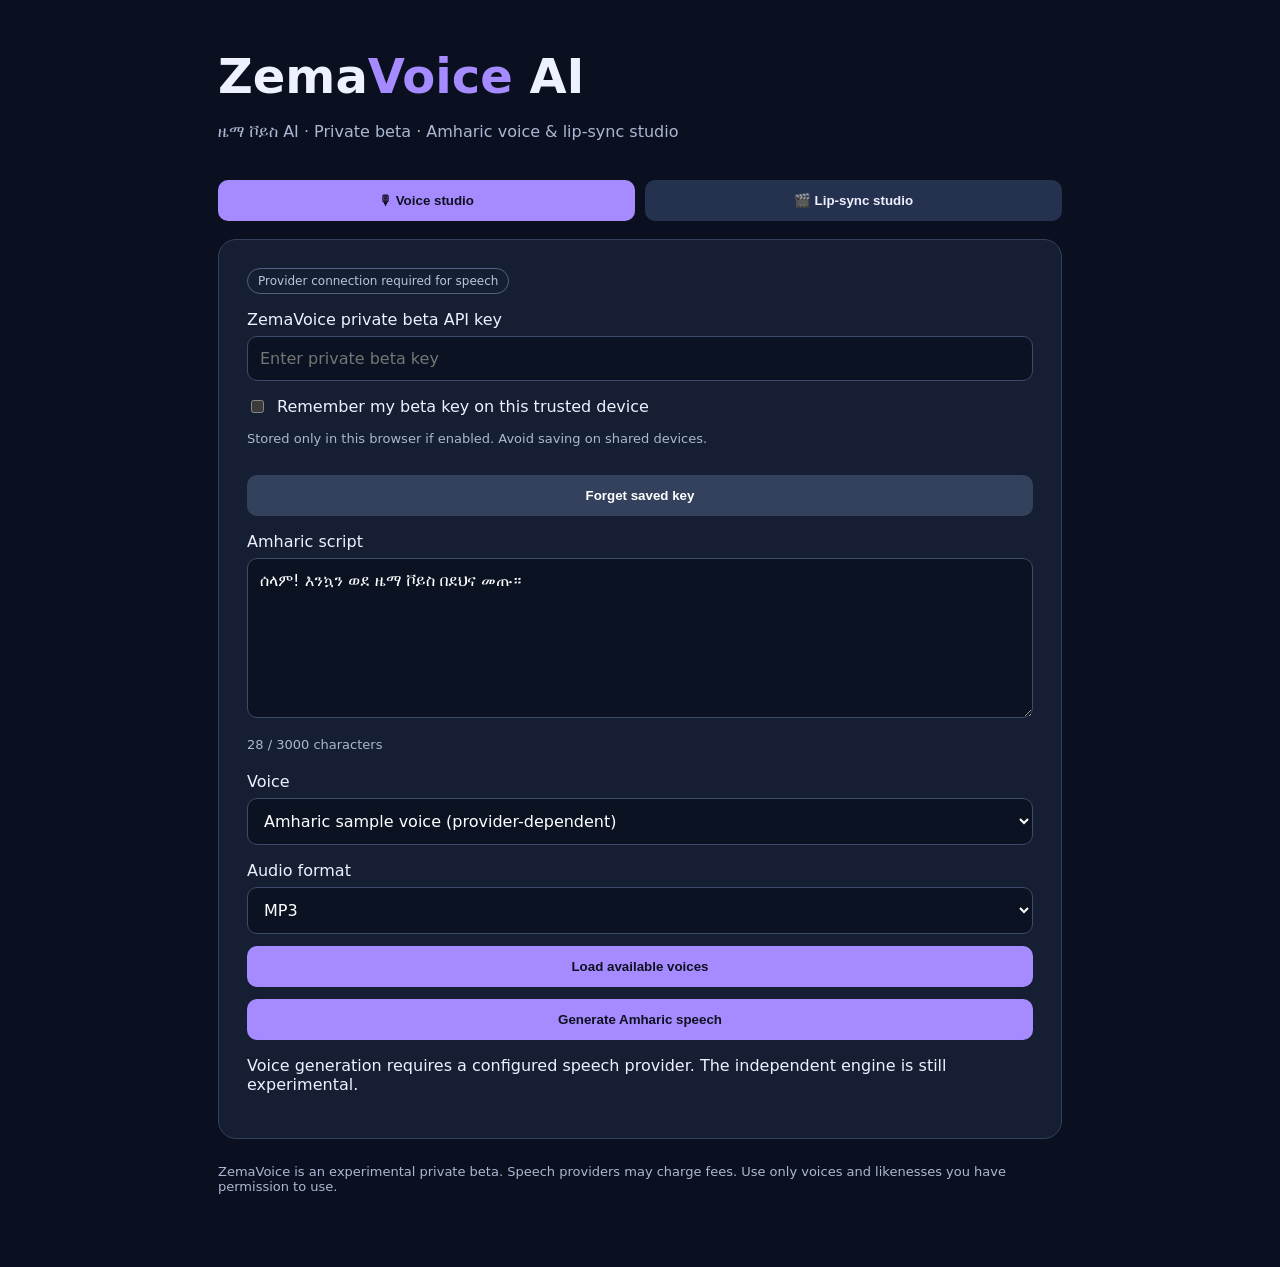
==== public/index.html @ e1f96958 "Build responsive ZemaVoice voice studio and local cartoon/realistic lip-sync timing UI" ====
<!DOCTYPE html>
<html lang="en"><head><meta charset="utf-8"><meta name="viewport" content="width=device-width,initial-scale=1">
<title>ZemaVoice AI — Voice & Lip-Sync Studio</title>
<style>
:root{color-scheme:dark}*{box-sizing:border-box}body{margin:0;background:#0b1020;color:#eef1ff;font:16px system-ui,-apple-system,sans-serif}.wrap{max-width:880px;margin:30px auto;padding:18px}h1{font-size:clamp(32px,7vw,48px);margin:0}h1 span{color:#a68aff}.sub{color:#aab8d2;line-height:1.5}.card{background:#151e33;border:1px solid #34415d;border-radius:18px;padding:clamp(16px,4vw,28px);margin-top:18px}.tabs{display:flex;gap:10px;flex-wrap:wrap;margin:24px 0 0}.tab{flex:1;min-width:130px;background:#24324f;color:#f0efff}.tab[aria-selected=true]{background:#a68aff;color:#101020}label{display:block;margin:16px 0 7px}input:not([type=checkbox]),textarea,select{width:100%;background:#0b1323;color:#fff;border:1px solid #3c4b6d;border-radius:10px;padding:12px;font:inherit}textarea{min-height:160px;resize:vertical}button{background:#a68aff;color:#101020;font-weight:700;border:0;border-radius:10px;padding:13px;margin-top:12px;width:100%;cursor:pointer}button:disabled{opacity:.55;cursor:wait}.secondary{background:#33415d;color:#fff}.hint{color:#aab8d2;font-size:13px;line-height:1.6}.status{white-space:pre-wrap;min-height:1.4em}audio{width:100%;margin-top:12px}a{color:#9ae5ec}a:focus-visible,button:focus-visible,input:focus-visible,select:focus-visible,textarea:focus-visible{outline:2px solid #9ae5ec;outline-offset:2px}.hidden{display:none!important}.row{display:flex;align-items:center;gap:10px}.row input[type=checkbox]{width:auto}.pill{display:inline-block;border:1px solid #516181;border-radius:20px;padding:5px 10px;color:#b8c6e0;font-size:12px}canvas{width:100%;height:190px;background:#0b1323;border:1px solid #3c4b6d;border-radius:14px}footer{margin:25px 0;color:#aab8d2;font-size:13px}
</style></head><body><main class="wrap">
<h1>Zema<span>Voice</span> AI</h1><p class="sub">ዜማ ቮይስ AI · Private beta · Amharic voice & lip-sync studio</p>
<div class="tabs" role="tablist" aria-label="Studio mode"><button id="voiceTab" class="tab" role="tab" aria-controls="voicePanel" aria-selected="true">🎙 Voice studio</button><button id="lipTab" class="tab" role="tab" aria-controls="lipPanel" aria-selected="false">🎬 Lip-sync studio</button></div>
<section id="voicePanel" class="card" role="tabpanel" aria-labelledby="voiceTab">
<span class="pill">Provider connection required for speech</span>
<label for="key">ZemaVoice private beta API key</label><input type="password" id="key" autocomplete="off" placeholder="Enter private beta key">
<label class="row"><input type="checkbox" id="remember"> Remember my beta key on this trusted device</label><p class="hint">Stored only in this browser if enabled. Avoid saving on shared devices.</p><button id="forget" class="secondary" type="button">Forget saved key</button>
<label for="text">Amharic script</label><textarea id="text" maxlength="3000">ሰላም! እንኳን ወደ ዜማ ቮይስ በደህና መጡ።</textarea><p class="hint"><span id="chars">0</span> / 3000 characters</p>
<label for="voice">Voice</label><select id="voice"><option value="am-hamen">Amharic sample voice (provider-dependent)</option></select>
<label for="format">Audio format</label><select id="format"><option value="mp3_44100">MP3</option><option value="wav_44100">WAV</option></select>
<button id="load" type="button">Load available voices</button><button id="generate" type="button">Generate Amharic speech</button>
<p id="status" class="status" role="status">Voice generation requires a configured speech provider. The independent engine is still experimental.</p><audio id="audio" controls class="hidden"></audio><p id="download"></p>
</section>
<section id="lipPanel" class="card hidden" role="tabpanel" aria-labelledby="lipTab">
<span class="pill">Local audio analysis · No upload</span><h2>Lip-sync timing studio</h2><p class="sub">Upload an Amharic recording. ZemaVoice will estimate mouth opening from audio loudness and let you preview it. This is not phoneme-accurate lip-sync or realistic video rendering.</p>
<label for="lipFile">Speech audio file (WAV, MP3, or browser-supported audio)</label><input id="lipFile" type="file" accept="audio/*,.wav,.mp3,.m4a">
<label for="rig">Character type</label><select id="rig"><option value="cartoon">3D cartoon character</option><option value="realistic">Realistic 3D character rig</option></select>
<label for="fps">Animation frame rate</label><select id="fps"><option value="24">24 fps</option><option value="25" selected>25 fps</option><option value="30">30 fps</option></select>
<button id="analyze" type="button">Analyze audio for lip-sync</button>
<p id="lipStatus" class="status" role="status">Select an audio file to begin.</p>
<canvas id="face" width="600" height="190" aria-label="Animated mouth preview" role="img"></canvas>
<audio id="lipAudio" controls class="hidden"></audio>
<button id="preview" class="secondary" type="button" disabled>Play mouth preview</button><button id="export" type="button" disabled>Download animation JSON</button>
<p class="hint">Exported JSON contains per-frame jawOpen and mouthClose values. It can drive a Blender character with matching shape keys. For a realistic human video, face tracking and rendering are still needed.</p>
</section><footer>ZemaVoice is an experimental private beta. Speech providers may charge fees. Use only voices and likenesses you have permission to use.</footer>
</main><script>
'use strict';const $=id=>document.getElementById(id);
function switchTab(name){const lip=name==='lip';$('lipPanel').classList.toggle('hidden',!lip);$('voicePanel').classList.toggle('hidden',lip);$('lipTab').setAttribute('aria-selected',String(lip));$('voiceTab').setAttribute('aria-selected',String(!lip));}
$('voiceTab').onclick=()=>switchTab('voice');$('lipTab').onclick=()=>switchTab('lip');
try{const saved=localStorage.getItem('zemavoice_beta_key');if(saved){$('key').value=saved;$('remember').checked=true;}}catch(e){}
function saveKey(){try{if($('remember').checked&&$('key').value.trim())localStorage.setItem('zemavoice_beta_key',$('key').value.trim());else localStorage.removeItem('zemavoice_beta_key');}catch(e){$('status').textContent='This browser cannot save the key.';}}
$('remember').onchange=saveKey;$('key').oninput=saveKey;$('forget').onclick=()=>{try{localStorage.removeItem('zemavoice_beta_key');}catch(e){}$('key').value='';$('remember').checked=false;$('status').textContent='Saved key cleared.';};
$('text').oninput=()=>{$('chars').textContent=$('text').value.length;};$('text').oninput();
const headers=()=>({'x-zemavoice-key':$('key').value});
$('load').onclick=async()=>{try{$('status').textContent='Loading voices…';const r=await fetch('/v1/voices',{headers:headers()});const j=await r.json();if(!r.ok)throw Error(j.detail||'Request failed');const a=Array.isArray(j)?j:(j.data?.voices||j.voices||j.data||[]);if(!Array.isArray(a))throw Error('Unexpected voice list');$('voice').replaceChildren(...a.map(v=>{const o=document.createElement('option');o.value=v.id;o.textContent=v.name||v.id;return o;}));$('status').textContent=a.length+' voices loaded';}catch(e){$('status').textContent=e.message;}};
$('generate').onclick=async()=>{const b=$('generate');b.disabled=true;$('audio').classList.add('hidden');$('download').replaceChildren();try{$('status').textContent='Generating…';const r=await fetch('/v1/tts',{method:'POST',headers:{...headers(),'content-type':'application/json'},body:JSON.stringify({text:$('text').value,voice_id:$('voice').value,language:'am',output_format:$('format').value})});const j=await r.json();if(!r.ok)throw Error(j.detail||'Request failed');const clip=j.data||j,url=clip.audio_url||clip.audioUrl;if(!url||!/^https:\/\//i.test(url))throw Error('No secure audio URL returned');$('audio').src=url;$('audio').classList.remove('hidden');const a=document.createElement('a');a.href=url;a.textContent='Open generated audio';a.target='_blank';a.rel='noopener noreferrer';$('download').append(a);$('status').textContent='Audio generated. Link may expire.';}catch(e){$('status').textContent=e.message;}finally{b.disabled=false;}};
let frames=[],audioUrl=null,raf=null;
function mouthDraw(v=0,rig='cartoon'){const c=$('face'),ctx=c.getContext('2d'),w=c.width,h=c.height;ctx.clearRect(0,0,w,h);ctx.fillStyle='#0b1323';ctx.fillRect(0,0,w,h);ctx.fillStyle=rig==='cartoon'?'#a68aff':'#d6ad91';ctx.beginPath();ctx.ellipse(w/2,h/2,95,79,0,0,Math.PI*2);ctx.fill();ctx.fillStyle='#1b2033';for(const x of [w/2-35,w/2+35]){ctx.beginPath();ctx.arc(x,h/2-20,6,0,Math.PI*2);ctx.fill();}ctx.fillStyle='#412435';ctx.beginPath();ctx.ellipse(w/2,h/2+34,39,Math.max(3,4+v*37),0,0,Math.PI*2);ctx.fill();ctx.fillStyle='#f2dce6';ctx.fillRect(w/2-26,h/2+30,52,Math.min(8,v*9));}
mouthDraw();
$('lipFile').onchange=()=>{$('lipStatus').textContent='File selected. Tap Analyze audio.';$('preview').disabled=true;$('export').disabled=true;frames=[];if(audioUrl){URL.revokeObjectURL(audioUrl);audioUrl=null;}};
$('analyze').onclick=async()=>{const file=$('lipFile').files?.[0];if(!file){$('lipStatus').textContent='Please select an audio file.';return;}const btn=$('analyze');btn.disabled=true;try{$('lipStatus').textContent='Analyzing locally…';const raw=await file.arrayBuffer();const ctx=new (window.AudioContext||window.webkitAudioContext)();let decoded;try{decoded=await ctx.decodeAudioData(raw);}finally{await ctx.close();}const sr=decoded.sampleRate,channels=decoded.numberOfChannels,fps=Number($('fps').value),count=Math.ceil(decoded.duration*fps);if(count>18000)throw Error('Audio too long. Use a clip under 10 minutes.');const data=Array.from({length:channels},(_,i)=>decoded.getChannelData(i));const rms=[];for(let i=0;i<count;i++){const start=Math.floor(i*sr/fps),end=Math.min(decoded.length,Math.floor((i+1)*sr/fps));let sum=0,n=0;for(let j=start;j<end;j+=2){let s=0;for(const channel of data)s+=channel[j]/channels;sum+=s*s;n++;}rms.push(Math.sqrt(sum/Math.max(n,1)));}const sorted=[...rms].sort((a,b)=>a-b),floor=sorted[Math.floor(sorted.length*.2)]||0,peak=Math.max(.0001,(sorted[Math.floor(sorted.length*.95)]||0)-floor);const levels=rms.map(x=>Math.max(0,Math.min(1,(x-floor)/peak)));frames=levels.map((_,i)=>{const v=(levels[Math.max(0,i-1)]*.2+levels[i]*.6+levels[Math.min(levels.length-1,i+1)]*.2),jaw=Number(v.toFixed(4));return {frame:i,time_seconds:Number((i/fps).toFixed(4)),mouth_open:jaw,coarse_shape:jaw<.2?'closed':jaw<.45?'small':jaw<.75?'medium':'wide',blendshapes:{jawOpen:jaw,mouthClose:Number((1-jaw).toFixed(4))}};});if(audioUrl)URL.revokeObjectURL(audioUrl);audioUrl=URL.createObjectURL(file);$('lipAudio').src=audioUrl;$('lipAudio').classList.remove('hidden');$('preview').disabled=false;$('export').disabled=false;$('lipStatus').textContent='Prepared '+frames.length+' frames ('+decoded.duration.toFixed(1)+' seconds) at '+fps+' fps. Local analysis complete.';mouthDraw(0,$('rig').value);}catch(e){$('lipStatus').textContent='Could not analyze audio: '+e.message;}finally{btn.disabled=false;}};
function drawWhilePlaying(){const a=$('lipAudio');const idx=Math.min(frames.length-1,Math.floor(a.currentTime*Number($('fps').value)));mouthDraw(frames[idx]?.mouth_open||0,$('rig').value);if(!a.paused&&!a.ended)raf=requestAnimationFrame(drawWhilePlaying);}
$('preview').onclick=async()=>{const a=$('lipAudio');a.currentTime=0;try{await a.play();if(raf)cancelAnimationFrame(raf);drawWhilePlaying();}catch(e){$('lipStatus').textContent='Audio playback was blocked: '+e.message;}};
$('lipAudio').onplay=()=>{if(raf)cancelAnimationFrame(raf);drawWhilePlaying();};$('lipAudio').onpause=()=>{if(raf)cancelAnimationFrame(raf);};$('lipAudio').onended=()=>mouthDraw(0,$('rig').value);
$('rig').onchange=()=>mouthDraw(0,$('rig').value);
$('export').onclick=()=>{if(!frames.length)return;const payload={format:'ZemaVoiceLipSync/0.1',source_file:$('lipFile').files[0]?.name||'',fps:Number($('fps').value),target:$('rig').value,method:'audio-energy; not phoneme-aligned',frames};const url=URL.createObjectURL(new Blob([JSON.stringify(payload,null,2)],{type:'application/json'}));const a=document.createElement('a');a.href=url;a.download='zemavoice_lipsync.json';document.body.append(a);a.click();a.remove();setTimeout(()=>URL.revokeObjectURL(url),10000);};
</script></body></html>
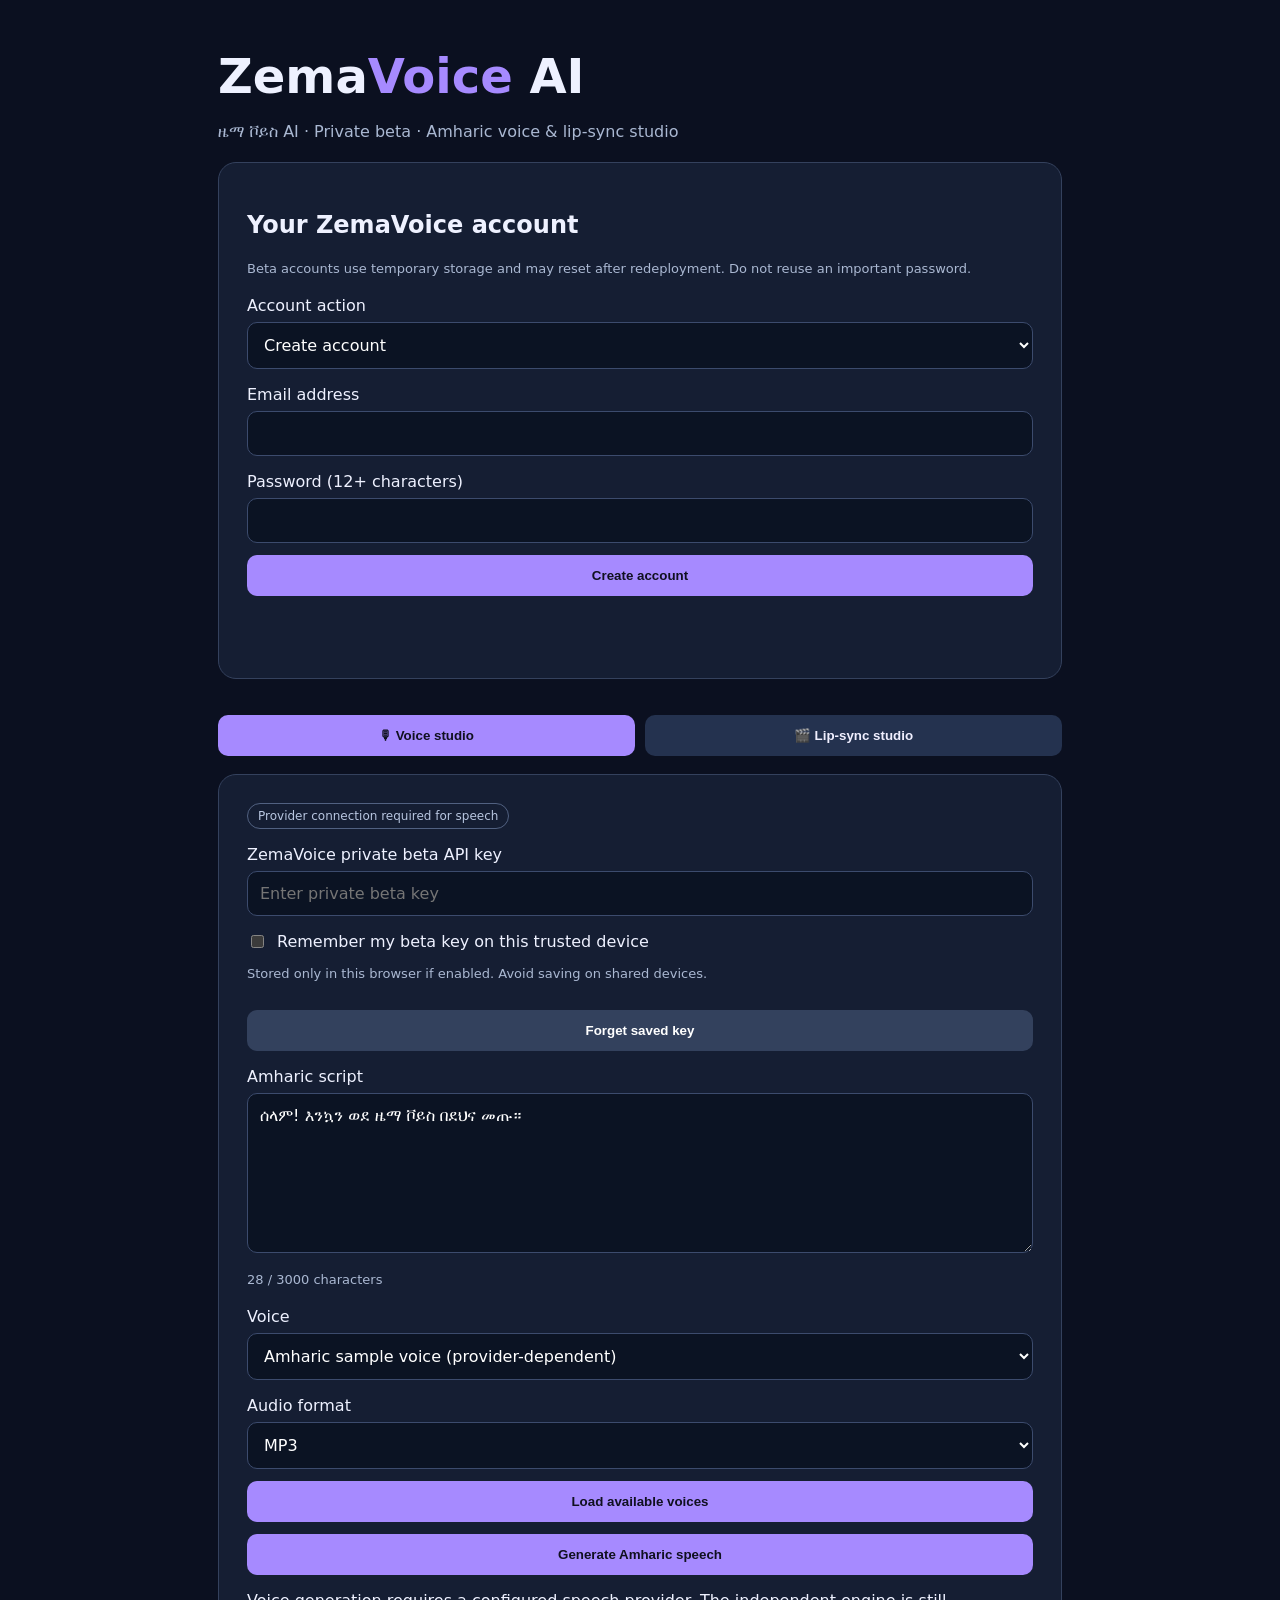
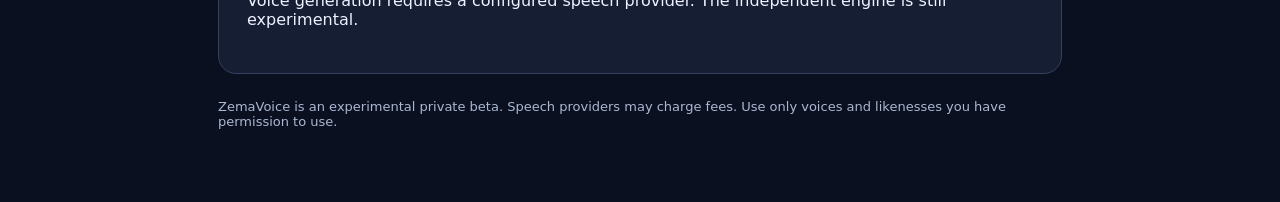
==== commit 9219c1a0: "Wire ZemaVoice beta account login into website and Render configuration" ====
--- a/public/index.html
+++ b/public/index.html
@@ -5,6 +5,7 @@
 :root{color-scheme:dark}*{box-sizing:border-box}body{margin:0;background:#0b1020;color:#eef1ff;font:16px system-ui,-apple-system,sans-serif}.wrap{max-width:880px;margin:30px auto;padding:18px}h1{font-size:clamp(32px,7vw,48px);margin:0}h1 span{color:#a68aff}.sub{color:#aab8d2;line-height:1.5}.card{background:#151e33;border:1px solid #34415d;border-radius:18px;padding:clamp(16px,4vw,28px);margin-top:18px}.tabs{display:flex;gap:10px;flex-wrap:wrap;margin:24px 0 0}.tab{flex:1;min-width:130px;background:#24324f;color:#f0efff}.tab[aria-selected=true]{background:#a68aff;color:#101020}label{display:block;margin:16px 0 7px}input:not([type=checkbox]),textarea,select{width:100%;background:#0b1323;color:#fff;border:1px solid #3c4b6d;border-radius:10px;padding:12px;font:inherit}textarea{min-height:160px;resize:vertical}button{background:#a68aff;color:#101020;font-weight:700;border:0;border-radius:10px;padding:13px;margin-top:12px;width:100%;cursor:pointer}button:disabled{opacity:.55;cursor:wait}.secondary{background:#33415d;color:#fff}.hint{color:#aab8d2;font-size:13px;line-height:1.6}.status{white-space:pre-wrap;min-height:1.4em}audio{width:100%;margin-top:12px}a{color:#9ae5ec}a:focus-visible,button:focus-visible,input:focus-visible,select:focus-visible,textarea:focus-visible{outline:2px solid #9ae5ec;outline-offset:2px}.hidden{display:none!important}.row{display:flex;align-items:center;gap:10px}.row input[type=checkbox]{width:auto}.pill{display:inline-block;border:1px solid #516181;border-radius:20px;padding:5px 10px;color:#b8c6e0;font-size:12px}canvas{width:100%;height:190px;background:#0b1323;border:1px solid #3c4b6d;border-radius:14px}footer{margin:25px 0;color:#aab8d2;font-size:13px}
 </style></head><body><main class="wrap">
 <h1>Zema<span>Voice</span> AI</h1><p class="sub">ዜማ ቮይስ AI · Private beta · Amharic voice & lip-sync studio</p>
+<div class="card" id="accountCard"><h2>Your ZemaVoice account</h2><p class="hint">Beta accounts use temporary storage and may reset after redeployment. Do not reuse an important password.</p><div id="accountForms"><form id="accountForm"><label for="accountMode">Account action</label><select id="accountMode"><option value="register">Create account</option><option value="login">Sign in</option></select><label for="accountEmail">Email address</label><input id="accountEmail" type="email" autocomplete="email" required maxlength="254"><label for="accountPassword">Password (12+ characters)</label><input id="accountPassword" type="password" minlength="12" maxlength="128" autocomplete="new-password" required><button id="accountSubmit" type="submit">Create account</button></form></div><div id="accountSignedIn" hidden><p id="accountUser"></p><button id="logout" class="secondary" type="button">Sign out</button></div><p id="accountStatus" role="status" class="status"></p></div>
 <div class="tabs" role="tablist" aria-label="Studio mode"><button id="voiceTab" class="tab" role="tab" aria-controls="voicePanel" aria-selected="true">🎙 Voice studio</button><button id="lipTab" class="tab" role="tab" aria-controls="lipPanel" aria-selected="false">🎬 Lip-sync studio</button></div>
 <section id="voicePanel" class="card" role="tabpanel" aria-labelledby="voiceTab">
 <span class="pill">Provider connection required for speech</span>
@@ -49,4 +50,4 @@
 $('lipAudio').onplay=()=>{if(raf)cancelAnimationFrame(raf);drawWhilePlaying();};$('lipAudio').onpause=()=>{if(raf)cancelAnimationFrame(raf);};$('lipAudio').onended=()=>mouthDraw(0,$('rig').value);
 $('rig').onchange=()=>mouthDraw(0,$('rig').value);
 $('export').onclick=()=>{if(!frames.length)return;const payload={format:'ZemaVoiceLipSync/0.1',source_file:$('lipFile').files[0]?.name||'',fps:Number($('fps').value),target:$('rig').value,method:'audio-energy; not phoneme-aligned',frames};const url=URL.createObjectURL(new Blob([JSON.stringify(payload,null,2)],{type:'application/json'}));const a=document.createElement('a');a.href=url;a.download='zemavoice_lipsync.json';document.body.append(a);a.click();a.remove();setTimeout(()=>URL.revokeObjectURL(url),10000);};
-</script></body></html>+</script><script src="/account.js" defer></script></body></html>
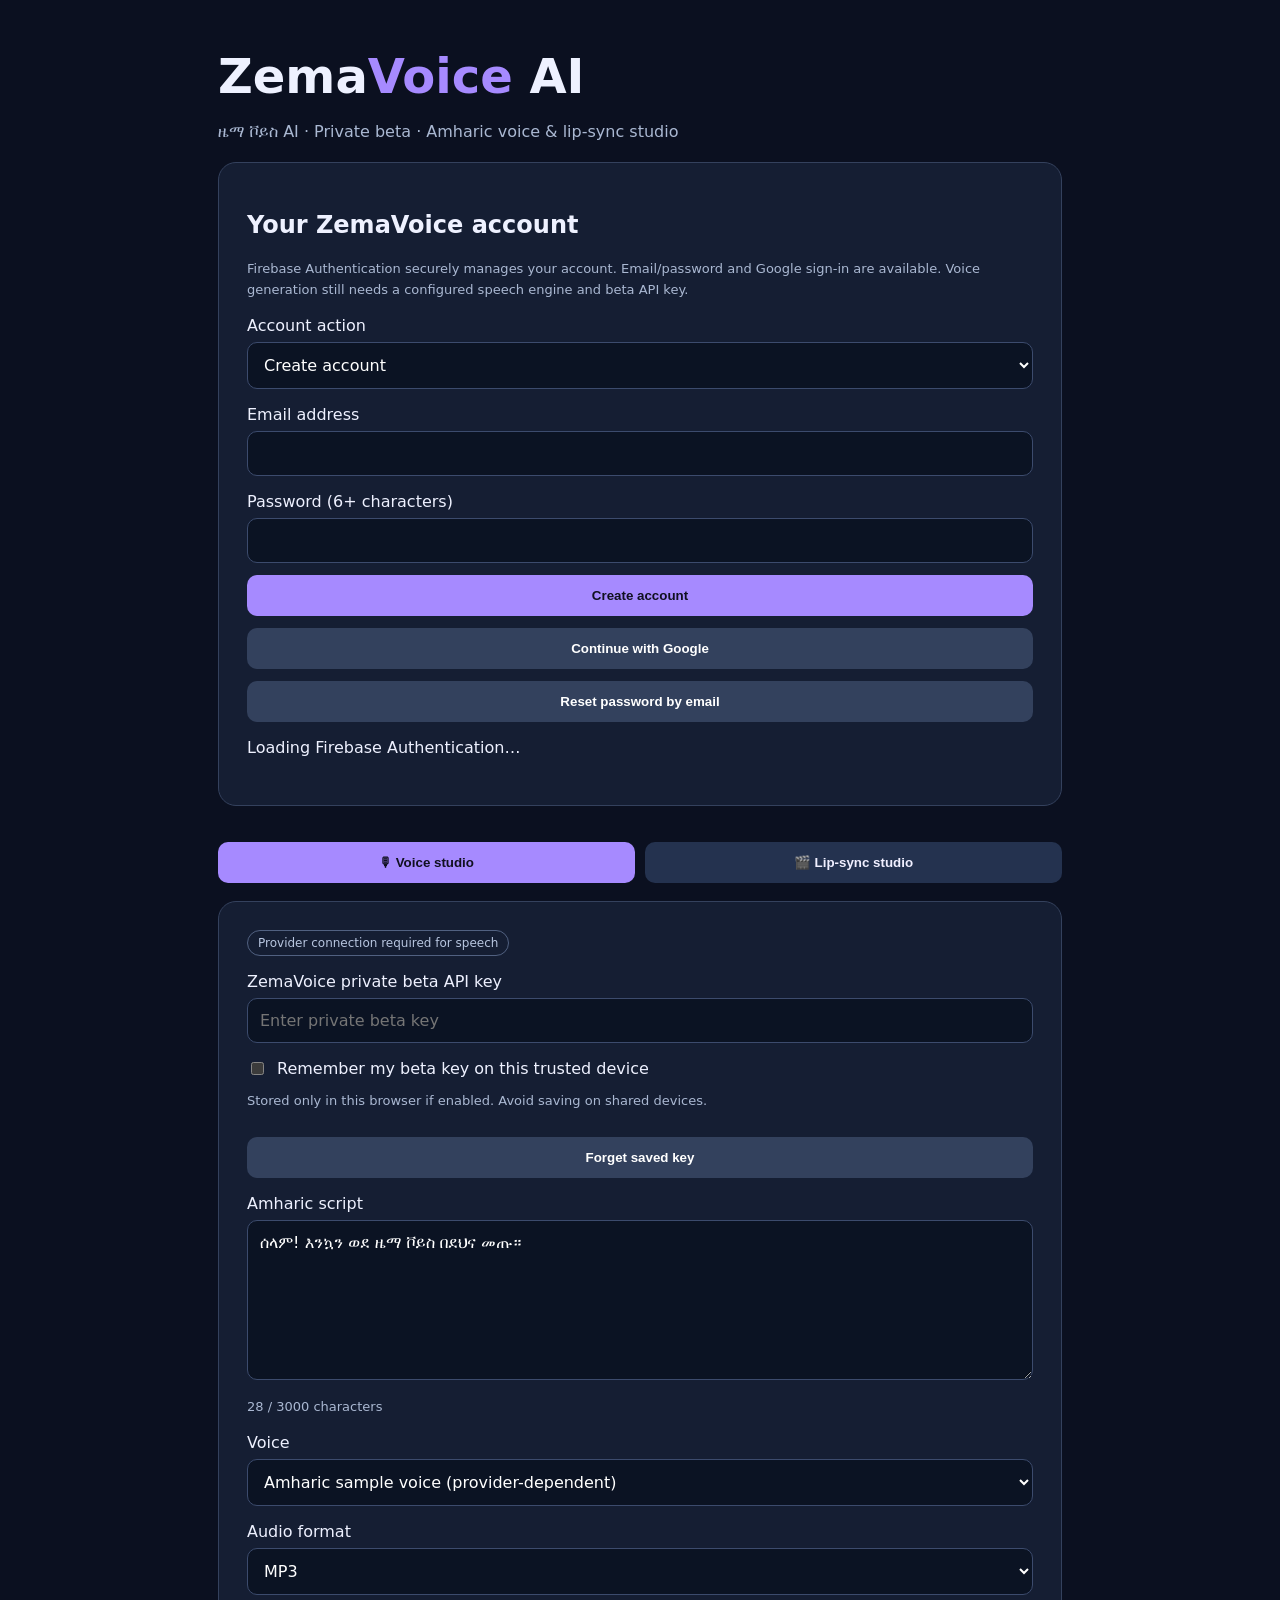
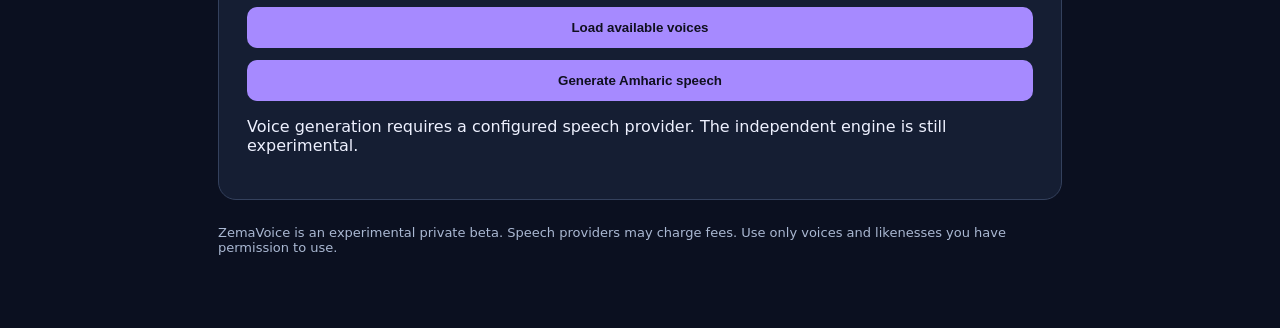
==== commit ce518954: "Connect ZemaVoice website to Firebase Authentication" ====
--- a/public/index.html
+++ b/public/index.html
@@ -5,7 +5,7 @@
 :root{color-scheme:dark}*{box-sizing:border-box}body{margin:0;background:#0b1020;color:#eef1ff;font:16px system-ui,-apple-system,sans-serif}.wrap{max-width:880px;margin:30px auto;padding:18px}h1{font-size:clamp(32px,7vw,48px);margin:0}h1 span{color:#a68aff}.sub{color:#aab8d2;line-height:1.5}.card{background:#151e33;border:1px solid #34415d;border-radius:18px;padding:clamp(16px,4vw,28px);margin-top:18px}.tabs{display:flex;gap:10px;flex-wrap:wrap;margin:24px 0 0}.tab{flex:1;min-width:130px;background:#24324f;color:#f0efff}.tab[aria-selected=true]{background:#a68aff;color:#101020}label{display:block;margin:16px 0 7px}input:not([type=checkbox]),textarea,select{width:100%;background:#0b1323;color:#fff;border:1px solid #3c4b6d;border-radius:10px;padding:12px;font:inherit}textarea{min-height:160px;resize:vertical}button{background:#a68aff;color:#101020;font-weight:700;border:0;border-radius:10px;padding:13px;margin-top:12px;width:100%;cursor:pointer}button:disabled{opacity:.55;cursor:wait}.secondary{background:#33415d;color:#fff}.hint{color:#aab8d2;font-size:13px;line-height:1.6}.status{white-space:pre-wrap;min-height:1.4em}audio{width:100%;margin-top:12px}a{color:#9ae5ec}a:focus-visible,button:focus-visible,input:focus-visible,select:focus-visible,textarea:focus-visible{outline:2px solid #9ae5ec;outline-offset:2px}.hidden{display:none!important}.row{display:flex;align-items:center;gap:10px}.row input[type=checkbox]{width:auto}.pill{display:inline-block;border:1px solid #516181;border-radius:20px;padding:5px 10px;color:#b8c6e0;font-size:12px}canvas{width:100%;height:190px;background:#0b1323;border:1px solid #3c4b6d;border-radius:14px}footer{margin:25px 0;color:#aab8d2;font-size:13px}
 </style></head><body><main class="wrap">
 <h1>Zema<span>Voice</span> AI</h1><p class="sub">ዜማ ቮይስ AI · Private beta · Amharic voice & lip-sync studio</p>
-<div class="card" id="accountCard"><h2>Your ZemaVoice account</h2><p class="hint">Beta accounts use temporary storage and may reset after redeployment. Do not reuse an important password.</p><div id="accountForms"><form id="accountForm"><label for="accountMode">Account action</label><select id="accountMode"><option value="register">Create account</option><option value="login">Sign in</option></select><label for="accountEmail">Email address</label><input id="accountEmail" type="email" autocomplete="email" required maxlength="254"><label for="accountPassword">Password (12+ characters)</label><input id="accountPassword" type="password" minlength="12" maxlength="128" autocomplete="new-password" required><button id="accountSubmit" type="submit">Create account</button></form></div><div id="accountSignedIn" hidden><p id="accountUser"></p><button id="logout" class="secondary" type="button">Sign out</button></div><p id="accountStatus" role="status" class="status"></p></div>
+<div class="card" id="accountCard"><h2>Your ZemaVoice account</h2><p class="hint">Firebase Authentication securely manages your account. Email/password and Google sign-in are available. Voice generation still needs a configured speech engine and beta API key.</p><div id="accountForms"><form id="accountForm"><label for="accountMode">Account action</label><select id="accountMode"><option value="register">Create account</option><option value="login">Sign in</option></select><label for="accountEmail">Email address</label><input id="accountEmail" type="email" autocomplete="email" required maxlength="254"><label for="accountPassword">Password (6+ characters)</label><input id="accountPassword" type="password" minlength="6" maxlength="128" autocomplete="new-password" required><button id="accountSubmit" type="submit">Create account</button></form><button id="googleSignIn" class="secondary" type="button">Continue with Google</button><button id="resetPassword" class="secondary" type="button">Reset password by email</button></div><div id="accountSignedIn" hidden><p id="accountUser"></p><button id="verifyEmail" class="secondary" type="button">Send verification email</button><button id="logout" class="secondary" type="button">Sign out</button></div><p id="accountStatus" role="status" class="status">Loading Firebase Authentication…</p></div>
 <div class="tabs" role="tablist" aria-label="Studio mode"><button id="voiceTab" class="tab" role="tab" aria-controls="voicePanel" aria-selected="true">🎙 Voice studio</button><button id="lipTab" class="tab" role="tab" aria-controls="lipPanel" aria-selected="false">🎬 Lip-sync studio</button></div>
 <section id="voicePanel" class="card" role="tabpanel" aria-labelledby="voiceTab">
 <span class="pill">Provider connection required for speech</span>
@@ -50,4 +50,4 @@
 $('lipAudio').onplay=()=>{if(raf)cancelAnimationFrame(raf);drawWhilePlaying();};$('lipAudio').onpause=()=>{if(raf)cancelAnimationFrame(raf);};$('lipAudio').onended=()=>mouthDraw(0,$('rig').value);
 $('rig').onchange=()=>mouthDraw(0,$('rig').value);
 $('export').onclick=()=>{if(!frames.length)return;const payload={format:'ZemaVoiceLipSync/0.1',source_file:$('lipFile').files[0]?.name||'',fps:Number($('fps').value),target:$('rig').value,method:'audio-energy; not phoneme-aligned',frames};const url=URL.createObjectURL(new Blob([JSON.stringify(payload,null,2)],{type:'application/json'}));const a=document.createElement('a');a.href=url;a.download='zemavoice_lipsync.json';document.body.append(a);a.click();a.remove();setTimeout(()=>URL.revokeObjectURL(url),10000);};
-</script><script src="/account.js" defer></script></body></html>+</script><script type="module" src="/firebase-auth.js"></script></body></html>
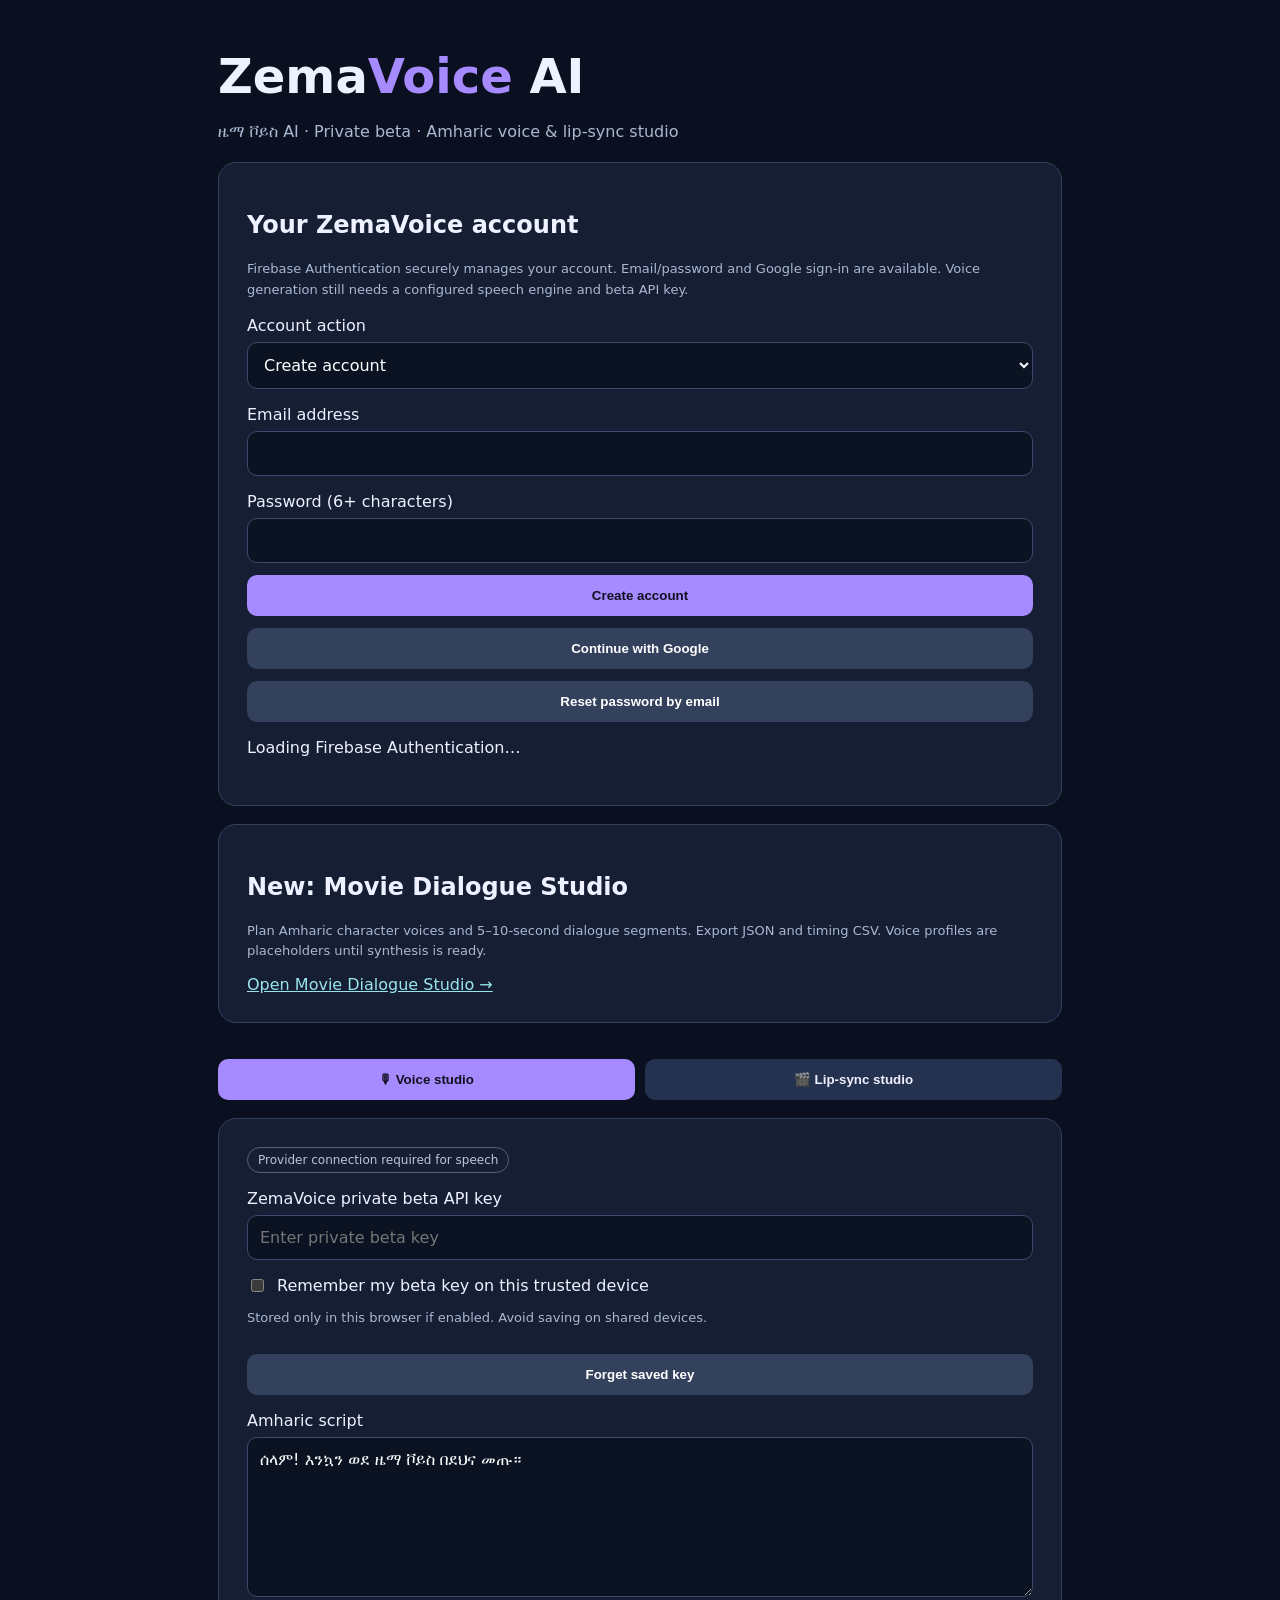
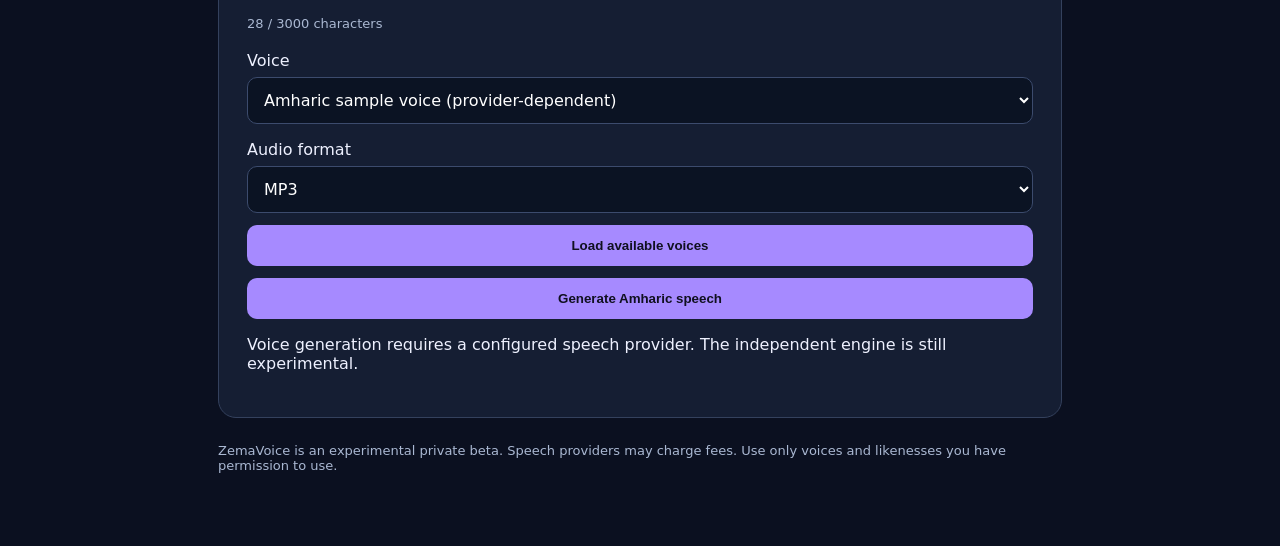
==== commit 8fe0abae: "Link and serve Stage 5 Movie Dialogue Studio" ====
--- a/public/index.html
+++ b/public/index.html
@@ -6,6 +6,7 @@
 </style></head><body><main class="wrap">
 <h1>Zema<span>Voice</span> AI</h1><p class="sub">ዜማ ቮይስ AI · Private beta · Amharic voice & lip-sync studio</p>
 <div class="card" id="accountCard"><h2>Your ZemaVoice account</h2><p class="hint">Firebase Authentication securely manages your account. Email/password and Google sign-in are available. Voice generation still needs a configured speech engine and beta API key.</p><div id="accountForms"><form id="accountForm"><label for="accountMode">Account action</label><select id="accountMode"><option value="register">Create account</option><option value="login">Sign in</option></select><label for="accountEmail">Email address</label><input id="accountEmail" type="email" autocomplete="email" required maxlength="254"><label for="accountPassword">Password (6+ characters)</label><input id="accountPassword" type="password" minlength="6" maxlength="128" autocomplete="new-password" required><button id="accountSubmit" type="submit">Create account</button></form><button id="googleSignIn" class="secondary" type="button">Continue with Google</button><button id="resetPassword" class="secondary" type="button">Reset password by email</button></div><div id="accountSignedIn" hidden><p id="accountUser"></p><button id="verifyEmail" class="secondary" type="button">Send verification email</button><button id="logout" class="secondary" type="button">Sign out</button></div><p id="accountStatus" role="status" class="status">Loading Firebase Authentication…</p></div>
+<div class="card"><h2>New: Movie Dialogue Studio</h2><p class="hint">Plan Amharic character voices and 5–10-second dialogue segments. Export JSON and timing CSV. Voice profiles are placeholders until synthesis is ready.</p><a href="/studio">Open Movie Dialogue Studio →</a></div>
 <div class="tabs" role="tablist" aria-label="Studio mode"><button id="voiceTab" class="tab" role="tab" aria-controls="voicePanel" aria-selected="true">🎙 Voice studio</button><button id="lipTab" class="tab" role="tab" aria-controls="lipPanel" aria-selected="false">🎬 Lip-sync studio</button></div>
 <section id="voicePanel" class="card" role="tabpanel" aria-labelledby="voiceTab">
 <span class="pill">Provider connection required for speech</span>
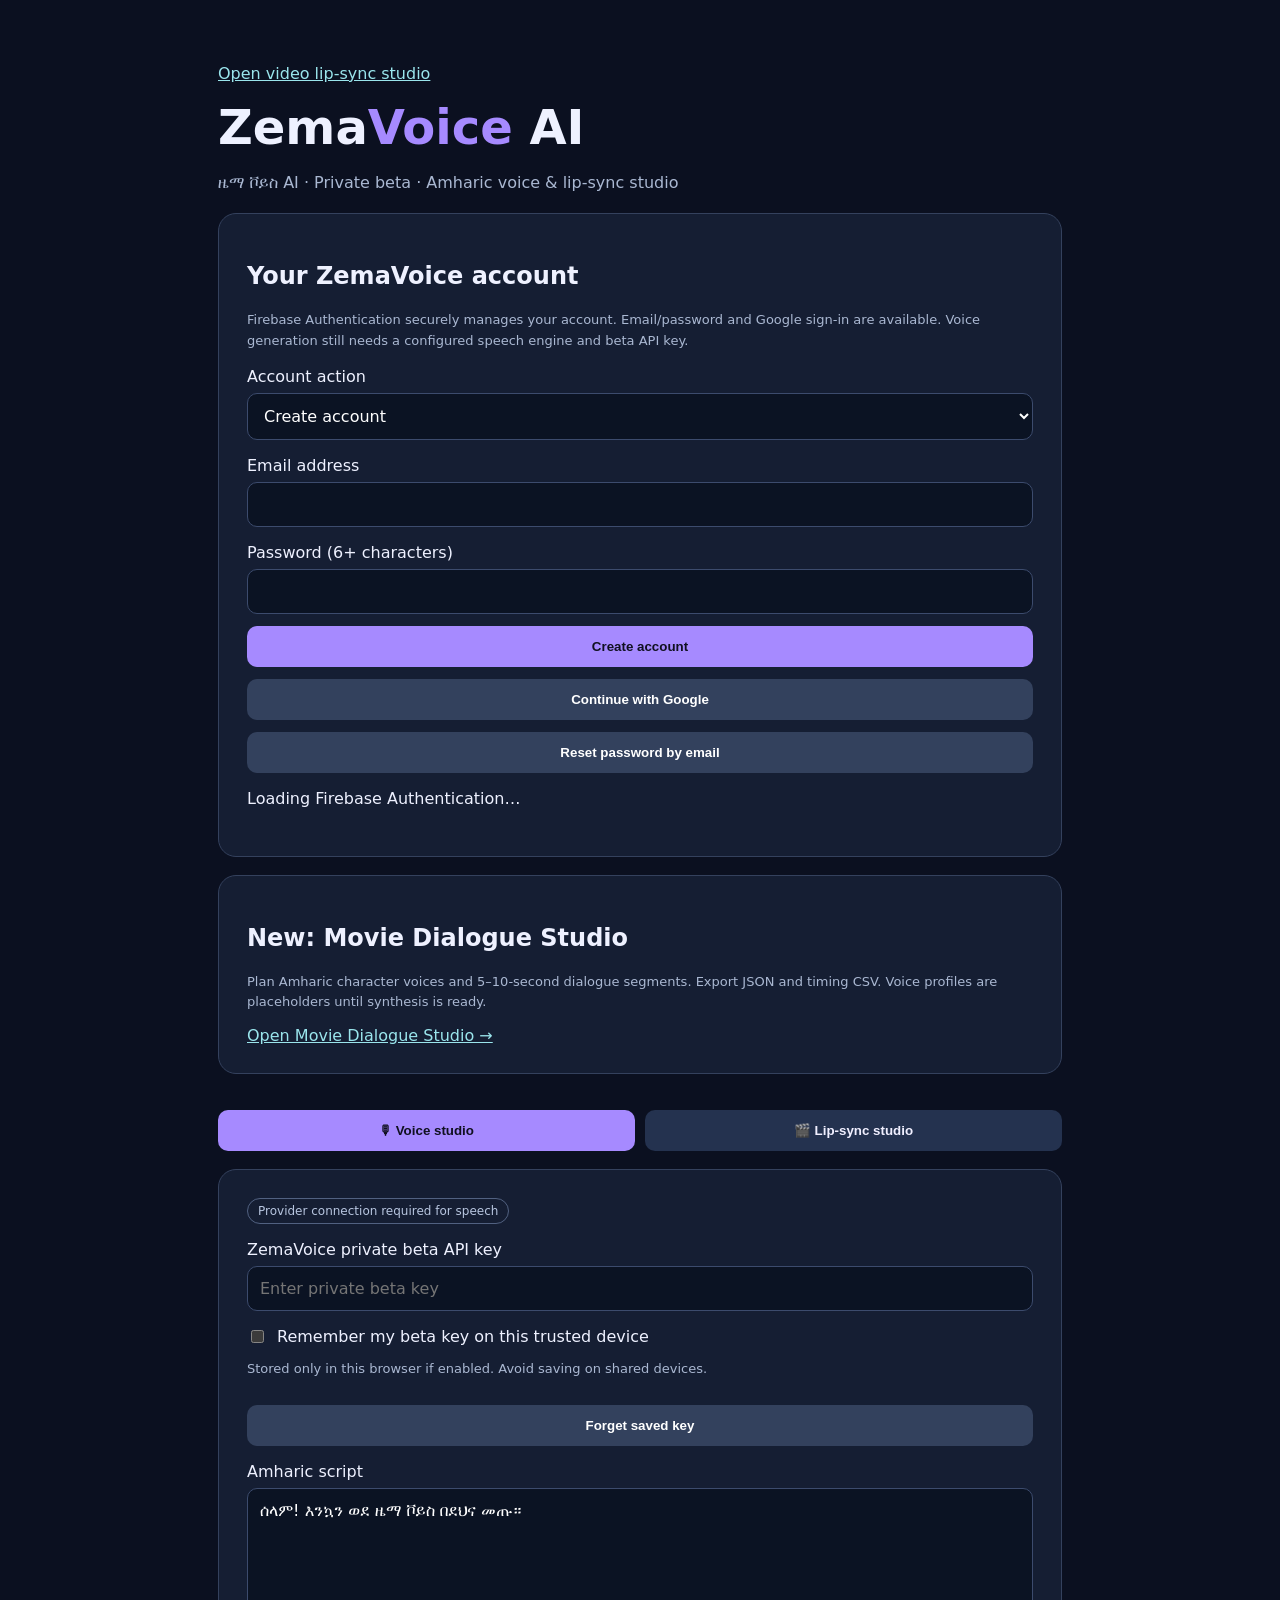
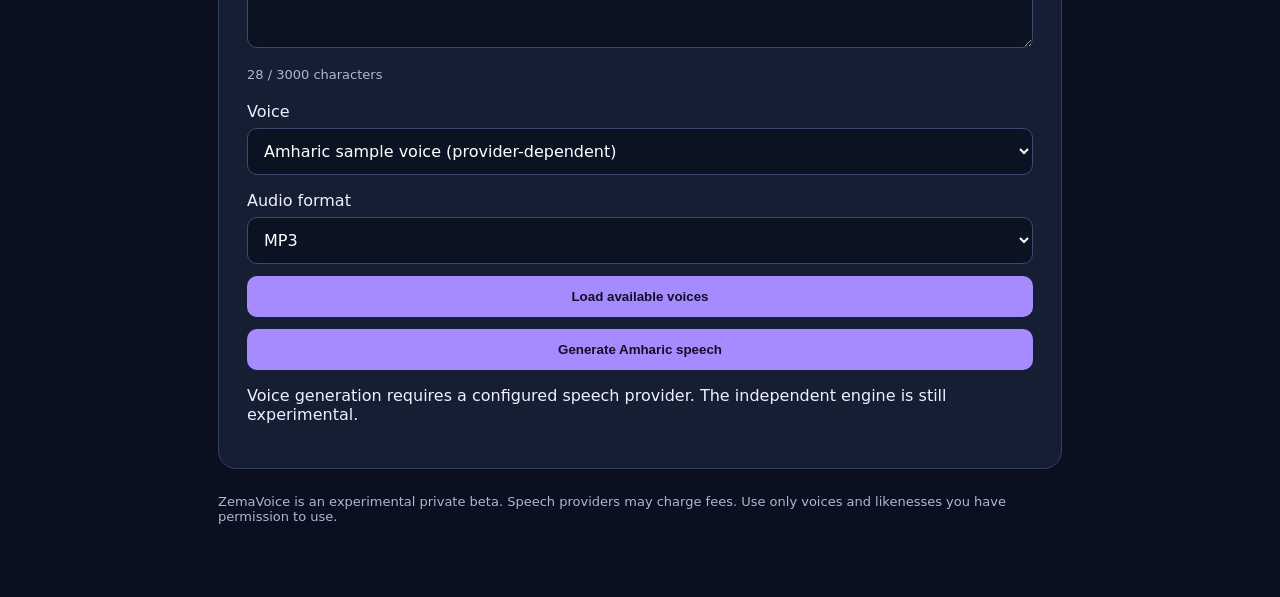
==== commit 4c215ff2: "Prepare private video gateway and mobile web-app entry" ====
--- a/public/index.html
+++ b/public/index.html
@@ -1,10 +1,10 @@
 <!DOCTYPE html>
 <html lang="en"><head><meta charset="utf-8"><meta name="viewport" content="width=device-width,initial-scale=1">
-<title>ZemaVoice AI — Voice & Lip-Sync Studio</title>
+<link rel="manifest" href="/manifest.webmanifest"><meta name="theme-color" content="#0b1020"><meta name="apple-mobile-web-app-capable" content="yes"><meta name="apple-mobile-web-app-title" content="ZemaVoice"><title>ZemaVoice AI — Voice & Lip-Sync Studio</title>
 <style>
 :root{color-scheme:dark}*{box-sizing:border-box}body{margin:0;background:#0b1020;color:#eef1ff;font:16px system-ui,-apple-system,sans-serif}.wrap{max-width:880px;margin:30px auto;padding:18px}h1{font-size:clamp(32px,7vw,48px);margin:0}h1 span{color:#a68aff}.sub{color:#aab8d2;line-height:1.5}.card{background:#151e33;border:1px solid #34415d;border-radius:18px;padding:clamp(16px,4vw,28px);margin-top:18px}.tabs{display:flex;gap:10px;flex-wrap:wrap;margin:24px 0 0}.tab{flex:1;min-width:130px;background:#24324f;color:#f0efff}.tab[aria-selected=true]{background:#a68aff;color:#101020}label{display:block;margin:16px 0 7px}input:not([type=checkbox]),textarea,select{width:100%;background:#0b1323;color:#fff;border:1px solid #3c4b6d;border-radius:10px;padding:12px;font:inherit}textarea{min-height:160px;resize:vertical}button{background:#a68aff;color:#101020;font-weight:700;border:0;border-radius:10px;padding:13px;margin-top:12px;width:100%;cursor:pointer}button:disabled{opacity:.55;cursor:wait}.secondary{background:#33415d;color:#fff}.hint{color:#aab8d2;font-size:13px;line-height:1.6}.status{white-space:pre-wrap;min-height:1.4em}audio{width:100%;margin-top:12px}a{color:#9ae5ec}a:focus-visible,button:focus-visible,input:focus-visible,select:focus-visible,textarea:focus-visible{outline:2px solid #9ae5ec;outline-offset:2px}.hidden{display:none!important}.row{display:flex;align-items:center;gap:10px}.row input[type=checkbox]{width:auto}.pill{display:inline-block;border:1px solid #516181;border-radius:20px;padding:5px 10px;color:#b8c6e0;font-size:12px}canvas{width:100%;height:190px;background:#0b1323;border:1px solid #3c4b6d;border-radius:14px}footer{margin:25px 0;color:#aab8d2;font-size:13px}
 </style></head><body><main class="wrap">
-<h1>Zema<span>Voice</span> AI</h1><p class="sub">ዜማ ቮይስ AI · Private beta · Amharic voice & lip-sync studio</p>
+<p><a href="/video">Open video lip-sync studio</a></p><h1>Zema<span>Voice</span> AI</h1><p class="sub">ዜማ ቮይስ AI · Private beta · Amharic voice & lip-sync studio</p>
 <div class="card" id="accountCard"><h2>Your ZemaVoice account</h2><p class="hint">Firebase Authentication securely manages your account. Email/password and Google sign-in are available. Voice generation still needs a configured speech engine and beta API key.</p><div id="accountForms"><form id="accountForm"><label for="accountMode">Account action</label><select id="accountMode"><option value="register">Create account</option><option value="login">Sign in</option></select><label for="accountEmail">Email address</label><input id="accountEmail" type="email" autocomplete="email" required maxlength="254"><label for="accountPassword">Password (6+ characters)</label><input id="accountPassword" type="password" minlength="6" maxlength="128" autocomplete="new-password" required><button id="accountSubmit" type="submit">Create account</button></form><button id="googleSignIn" class="secondary" type="button">Continue with Google</button><button id="resetPassword" class="secondary" type="button">Reset password by email</button></div><div id="accountSignedIn" hidden><p id="accountUser"></p><button id="verifyEmail" class="secondary" type="button">Send verification email</button><button id="logout" class="secondary" type="button">Sign out</button></div><p id="accountStatus" role="status" class="status">Loading Firebase Authentication…</p></div>
 <div class="card"><h2>New: Movie Dialogue Studio</h2><p class="hint">Plan Amharic character voices and 5–10-second dialogue segments. Export JSON and timing CSV. Voice profiles are placeholders until synthesis is ready.</p><a href="/studio">Open Movie Dialogue Studio →</a></div>
 <div class="tabs" role="tablist" aria-label="Studio mode"><button id="voiceTab" class="tab" role="tab" aria-controls="voicePanel" aria-selected="true">🎙 Voice studio</button><button id="lipTab" class="tab" role="tab" aria-controls="lipPanel" aria-selected="false">🎬 Lip-sync studio</button></div>
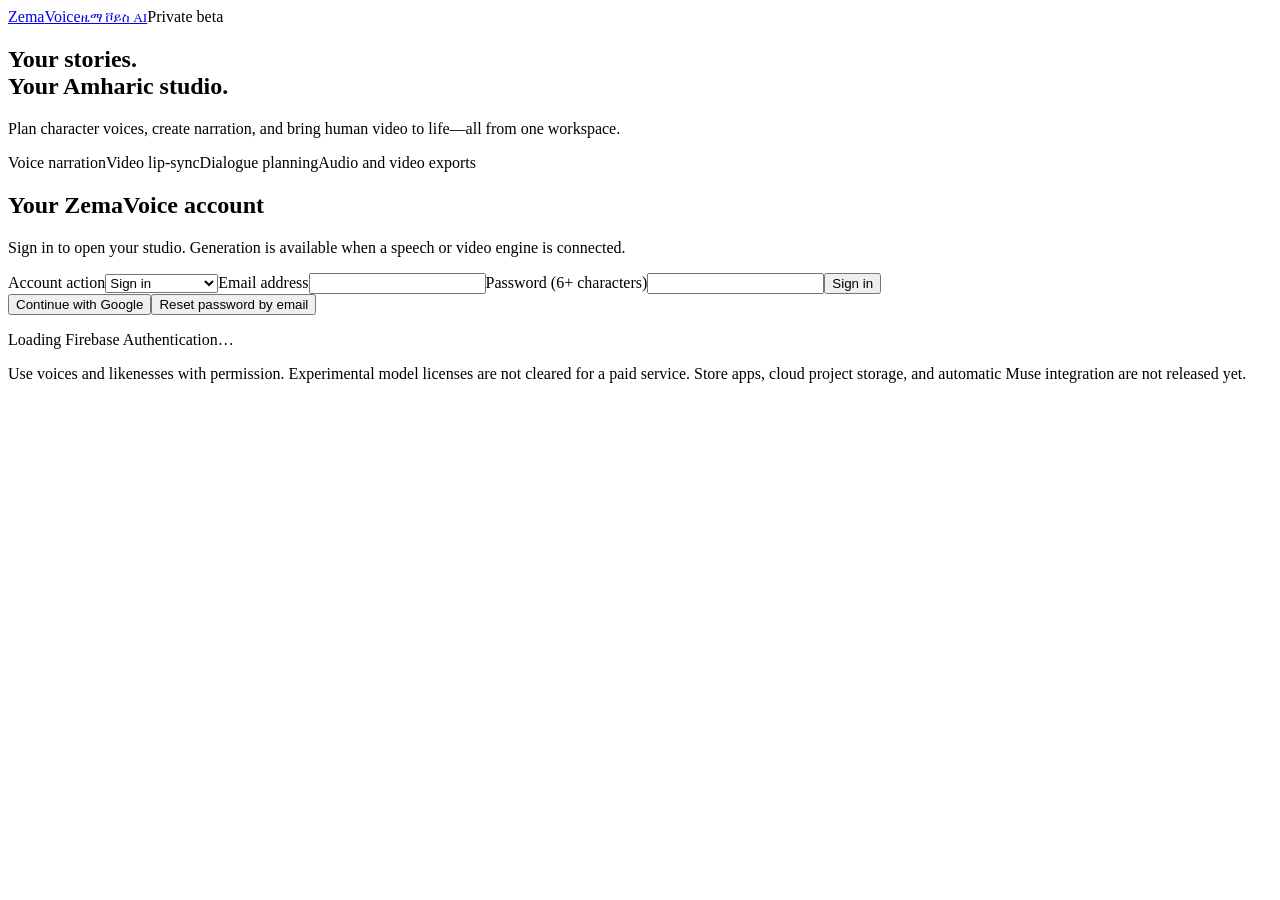
==== commit 675104b5: "Unify signed-in studio and planned voice catalog; add bounded long-video rendering" ====
--- a/public/index.html
+++ b/public/index.html
@@ -1,24 +1,19 @@
-<!DOCTYPE html>
-<html lang="en"><head><meta charset="utf-8"><meta name="viewport" content="width=device-width,initial-scale=1">
-<link rel="manifest" href="/manifest.webmanifest"><meta name="theme-color" content="#0b1020"><meta name="apple-mobile-web-app-capable" content="yes"><meta name="apple-mobile-web-app-title" content="ZemaVoice"><title>ZemaVoice AI — Voice & Lip-Sync Studio</title>
-<style>
-:root{color-scheme:dark}*{box-sizing:border-box}body{margin:0;background:#0b1020;color:#eef1ff;font:16px system-ui,-apple-system,sans-serif}.wrap{max-width:880px;margin:30px auto;padding:18px}h1{font-size:clamp(32px,7vw,48px);margin:0}h1 span{color:#a68aff}.sub{color:#aab8d2;line-height:1.5}.card{background:#151e33;border:1px solid #34415d;border-radius:18px;padding:clamp(16px,4vw,28px);margin-top:18px}.tabs{display:flex;gap:10px;flex-wrap:wrap;margin:24px 0 0}.tab{flex:1;min-width:130px;background:#24324f;color:#f0efff}.tab[aria-selected=true]{background:#a68aff;color:#101020}label{display:block;margin:16px 0 7px}input:not([type=checkbox]),textarea,select{width:100%;background:#0b1323;color:#fff;border:1px solid #3c4b6d;border-radius:10px;padding:12px;font:inherit}textarea{min-height:160px;resize:vertical}button{background:#a68aff;color:#101020;font-weight:700;border:0;border-radius:10px;padding:13px;margin-top:12px;width:100%;cursor:pointer}button:disabled{opacity:.55;cursor:wait}.secondary{background:#33415d;color:#fff}.hint{color:#aab8d2;font-size:13px;line-height:1.6}.status{white-space:pre-wrap;min-height:1.4em}audio{width:100%;margin-top:12px}a{color:#9ae5ec}a:focus-visible,button:focus-visible,input:focus-visible,select:focus-visible,textarea:focus-visible{outline:2px solid #9ae5ec;outline-offset:2px}.hidden{display:none!important}.row{display:flex;align-items:center;gap:10px}.row input[type=checkbox]{width:auto}.pill{display:inline-block;border:1px solid #516181;border-radius:20px;padding:5px 10px;color:#b8c6e0;font-size:12px}canvas{width:100%;height:190px;background:#0b1323;border:1px solid #3c4b6d;border-radius:14px}footer{margin:25px 0;color:#aab8d2;font-size:13px}
-</style></head><body><main class="wrap">
-<p><a href="/video">Open video lip-sync studio</a></p><h1>Zema<span>Voice</span> AI</h1><p class="sub">ዜማ ቮይስ AI · Private beta · Amharic voice & lip-sync studio</p>
-<div class="card" id="accountCard"><h2>Your ZemaVoice account</h2><p class="hint">Firebase Authentication securely manages your account. Email/password and Google sign-in are available. Voice generation still needs a configured speech engine and beta API key.</p><div id="accountForms"><form id="accountForm"><label for="accountMode">Account action</label><select id="accountMode"><option value="register">Create account</option><option value="login">Sign in</option></select><label for="accountEmail">Email address</label><input id="accountEmail" type="email" autocomplete="email" required maxlength="254"><label for="accountPassword">Password (6+ characters)</label><input id="accountPassword" type="password" minlength="6" maxlength="128" autocomplete="new-password" required><button id="accountSubmit" type="submit">Create account</button></form><button id="googleSignIn" class="secondary" type="button">Continue with Google</button><button id="resetPassword" class="secondary" type="button">Reset password by email</button></div><div id="accountSignedIn" hidden><p id="accountUser"></p><button id="verifyEmail" class="secondary" type="button">Send verification email</button><button id="logout" class="secondary" type="button">Sign out</button></div><p id="accountStatus" role="status" class="status">Loading Firebase Authentication…</p></div>
-<div class="card"><h2>New: Movie Dialogue Studio</h2><p class="hint">Plan Amharic character voices and 5–10-second dialogue segments. Export JSON and timing CSV. Voice profiles are placeholders until synthesis is ready.</p><a href="/studio">Open Movie Dialogue Studio →</a></div>
-<div class="tabs" role="tablist" aria-label="Studio mode"><button id="voiceTab" class="tab" role="tab" aria-controls="voicePanel" aria-selected="true">🎙 Voice studio</button><button id="lipTab" class="tab" role="tab" aria-controls="lipPanel" aria-selected="false">🎬 Lip-sync studio</button></div>
-<section id="voicePanel" class="card" role="tabpanel" aria-labelledby="voiceTab">
+<!doctype html><html lang="en"><head><meta charset="utf-8"><meta name="viewport" content="width=device-width,initial-scale=1"><meta name="theme-color" content="#0b1020"><link rel="manifest" href="/manifest.webmanifest"><link rel="stylesheet" href="/workspace.css"><title>ZemaVoice AI — Your Amharic Studio</title></head><body><main class="wrap"><header><a class="brand" href="/">Zema<span>Voice</span><small>ዜማ ቮይስ AI</small></a><span class="pill">Private beta</span></header><section id="welcome"><h1>Your stories.<br>Your Amharic studio.</h1><p class="sub">Plan character voices, create narration, and bring human video to life—all from one workspace.</p><div class="overview"><span>Voice narration</span><span>Video lip-sync</span><span>Dialogue planning</span><span>Audio and video exports</span></div></section><div class="card" id="accountCard"><h2>Your ZemaVoice account</h2><p class="hint">Sign in to open your studio. Generation is available when a speech or video engine is connected.</p><div id="accountForms"><form id="accountForm"><label for="accountMode">Account action</label><select id="accountMode"><option value="login">Sign in</option><option value="register">Create account</option></select><label for="accountEmail">Email address</label><input id="accountEmail" type="email" autocomplete="email" required maxlength="254"><label for="accountPassword">Password (6+ characters)</label><input id="accountPassword" type="password" minlength="6" maxlength="128" autocomplete="current-password" required><button id="accountSubmit" type="submit">Sign in</button></form><button id="googleSignIn" class="secondary" type="button">Continue with Google</button><button id="resetPassword" class="secondary" type="button">Reset password by email</button></div><div id="accountSignedIn" hidden><p id="accountUser"></p><button id="verifyEmail" class="secondary" type="button">Send verification email</button><button id="logout" class="secondary" type="button">Sign out</button></div><p id="accountStatus" role="status" class="status">Loading Firebase Authentication…</p></div>
+<div id="workspace" hidden><div class="workspace-heading"><h1>Your studio</h1><p class="sub">Create, check, and save your next scene.</p></div><details class="card connection"><summary>Private beta engine connection</summary><label for="key">ZemaVoice private beta API key</label><input type="password" id="key" autocomplete="off" placeholder="Enter private beta key">
+<label class="row"><input type="checkbox" id="remember"> Remember my beta key on this trusted device</label><p class="hint">Stored only in this browser if enabled. Avoid saving on shared devices.</p><button id="forget" class="secondary" type="button">Forget saved key</button>
+<p class="hint">Your account sign-in and private generation key are separate in this beta. Keys are never sent to Muse.</p></details><nav class="tabs" role="tablist" aria-label="Studio tools"><button id="voiceTab" role="tab" data-mode="voice" aria-selected="true" aria-controls="voicePanel">Voice studio</button><button id="libraryTab" role="tab" data-mode="library" aria-selected="false" aria-controls="libraryPanel">20 voice profiles</button><button id="videoTab" role="tab" data-mode="video" aria-selected="false" aria-controls="videoPanel">Video lip-sync</button><button id="dialogueTab" role="tab" data-mode="dialogue" aria-selected="false" aria-controls="dialoguePanel">Dialogue planner</button><button id="lipTab" role="tab" data-mode="lip" aria-selected="false" aria-controls="lipPanel">Mouth timing</button><button id="downloadsTab" role="tab" data-mode="downloads" aria-selected="false" aria-controls="downloadsPanel">Downloads</button></nav><section id="voicePanel" class="card workspace-panel" data-mode="voice" role="tabpanel" aria-labelledby="voiceTab">
 <span class="pill">Provider connection required for speech</span>
-<label for="key">ZemaVoice private beta API key</label><input type="password" id="key" autocomplete="off" placeholder="Enter private beta key">
-<label class="row"><input type="checkbox" id="remember"> Remember my beta key on this trusted device</label><p class="hint">Stored only in this browser if enabled. Avoid saving on shared devices.</p><button id="forget" class="secondary" type="button">Forget saved key</button>
 <label for="text">Amharic script</label><textarea id="text" maxlength="3000">ሰላም! እንኳን ወደ ዜማ ቮይስ በደህና መጡ።</textarea><p class="hint"><span id="chars">0</span> / 3000 characters</p>
 <label for="voice">Voice</label><select id="voice"><option value="am-hamen">Amharic sample voice (provider-dependent)</option></select>
 <label for="format">Audio format</label><select id="format"><option value="mp3_44100">MP3</option><option value="wav_44100">WAV</option></select>
 <button id="load" type="button">Load available voices</button><button id="generate" type="button">Generate Amharic speech</button>
 <p id="status" class="status" role="status">Voice generation requires a configured speech provider. The independent engine is still experimental.</p><audio id="audio" controls class="hidden"></audio><p id="download"></p>
 </section>
-<section id="lipPanel" class="card hidden" role="tabpanel" aria-labelledby="lipTab">
+
+<section id="libraryPanel" class="card workspace-panel hidden" data-mode="library" role="tabpanel" aria-labelledby="libraryTab"><h2>Voice library</h2><p id="libraryStatus" class="sub">20 planned profiles. Load provider voices in Voice studio to see what can generate audio now.</p><div class="filters"><label>Search<input id="voiceSearch" type="search" placeholder="Name or style"></label><label>Filter<select id="voiceFilter"><option value="all">All profiles</option><option value="Female">Female</option><option value="Male">Male</option><option value="available">Available provider voices</option></select></label></div><div id="voiceLibrary" class="voice-grid"></div></section>
+<section id="videoPanel" class="card workspace-panel hidden" data-mode="video" role="tabpanel" aria-labelledby="videoTab"><h2>Human video lip-sync</h2><p class="hint">Fast previews, quality renders, progress checks, and MP4 downloads. A running GPU engine is required.</p><iframe id="videoTool" title="Video lip-sync tools" data-src="/video" loading="lazy"></iframe></section>
+<section id="dialoguePanel" class="card workspace-panel hidden" data-mode="dialogue" role="tabpanel" aria-labelledby="dialogueTab"><h2>Movie dialogue planner</h2><p class="hint">Assign character briefs, edit timing, and save JSON or CSV. Planned profiles do not synthesize new voices yet.</p><iframe id="dialogueTool" title="Dialogue planning tools" data-src="/studio" loading="lazy"></iframe></section>
+<section id="lipPanel" class="card workspace-panel hidden" data-mode="lip" role="tabpanel" aria-labelledby="lipTab">
 <span class="pill">Local audio analysis · No upload</span><h2>Lip-sync timing studio</h2><p class="sub">Upload an Amharic recording. ZemaVoice will estimate mouth opening from audio loudness and let you preview it. This is not phoneme-accurate lip-sync or realistic video rendering.</p>
 <label for="lipFile">Speech audio file (WAV, MP3, or browser-supported audio)</label><input id="lipFile" type="file" accept="audio/*,.wav,.mp3,.m4a">
 <label for="rig">Character type</label><select id="rig"><option value="cartoon">3D cartoon character</option><option value="realistic">Realistic 3D character rig</option></select>
@@ -29,26 +24,5 @@
 <audio id="lipAudio" controls class="hidden"></audio>
 <button id="preview" class="secondary" type="button" disabled>Play mouth preview</button><button id="export" type="button" disabled>Download animation JSON</button>
 <p class="hint">Exported JSON contains per-frame jawOpen and mouthClose values. It can drive a Blender character with matching shape keys. For a realistic human video, face tracking and rendering are still needed.</p>
-</section><footer>ZemaVoice is an experimental private beta. Speech providers may charge fees. Use only voices and likenesses you have permission to use.</footer>
-</main><script>
-'use strict';const $=id=>document.getElementById(id);
-function switchTab(name){const lip=name==='lip';$('lipPanel').classList.toggle('hidden',!lip);$('voicePanel').classList.toggle('hidden',lip);$('lipTab').setAttribute('aria-selected',String(lip));$('voiceTab').setAttribute('aria-selected',String(!lip));}
-$('voiceTab').onclick=()=>switchTab('voice');$('lipTab').onclick=()=>switchTab('lip');
-try{const saved=localStorage.getItem('zemavoice_beta_key');if(saved){$('key').value=saved;$('remember').checked=true;}}catch(e){}
-function saveKey(){try{if($('remember').checked&&$('key').value.trim())localStorage.setItem('zemavoice_beta_key',$('key').value.trim());else localStorage.removeItem('zemavoice_beta_key');}catch(e){$('status').textContent='This browser cannot save the key.';}}
-$('remember').onchange=saveKey;$('key').oninput=saveKey;$('forget').onclick=()=>{try{localStorage.removeItem('zemavoice_beta_key');}catch(e){}$('key').value='';$('remember').checked=false;$('status').textContent='Saved key cleared.';};
-$('text').oninput=()=>{$('chars').textContent=$('text').value.length;};$('text').oninput();
-const headers=()=>({'x-zemavoice-key':$('key').value});
-$('load').onclick=async()=>{try{$('status').textContent='Loading voices…';const r=await fetch('/v1/voices',{headers:headers()});const j=await r.json();if(!r.ok)throw Error(j.detail||'Request failed');const a=Array.isArray(j)?j:(j.data?.voices||j.voices||j.data||[]);if(!Array.isArray(a))throw Error('Unexpected voice list');$('voice').replaceChildren(...a.map(v=>{const o=document.createElement('option');o.value=v.id;o.textContent=v.name||v.id;return o;}));$('status').textContent=a.length+' voices loaded';}catch(e){$('status').textContent=e.message;}};
-$('generate').onclick=async()=>{const b=$('generate');b.disabled=true;$('audio').classList.add('hidden');$('download').replaceChildren();try{$('status').textContent='Generating…';const r=await fetch('/v1/tts',{method:'POST',headers:{...headers(),'content-type':'application/json'},body:JSON.stringify({text:$('text').value,voice_id:$('voice').value,language:'am',output_format:$('format').value})});const j=await r.json();if(!r.ok)throw Error(j.detail||'Request failed');const clip=j.data||j,url=clip.audio_url||clip.audioUrl;if(!url||!/^https:\/\//i.test(url))throw Error('No secure audio URL returned');$('audio').src=url;$('audio').classList.remove('hidden');const a=document.createElement('a');a.href=url;a.textContent='Open generated audio';a.target='_blank';a.rel='noopener noreferrer';$('download').append(a);$('status').textContent='Audio generated. Link may expire.';}catch(e){$('status').textContent=e.message;}finally{b.disabled=false;}};
-let frames=[],audioUrl=null,raf=null;
-function mouthDraw(v=0,rig='cartoon'){const c=$('face'),ctx=c.getContext('2d'),w=c.width,h=c.height;ctx.clearRect(0,0,w,h);ctx.fillStyle='#0b1323';ctx.fillRect(0,0,w,h);ctx.fillStyle=rig==='cartoon'?'#a68aff':'#d6ad91';ctx.beginPath();ctx.ellipse(w/2,h/2,95,79,0,0,Math.PI*2);ctx.fill();ctx.fillStyle='#1b2033';for(const x of [w/2-35,w/2+35]){ctx.beginPath();ctx.arc(x,h/2-20,6,0,Math.PI*2);ctx.fill();}ctx.fillStyle='#412435';ctx.beginPath();ctx.ellipse(w/2,h/2+34,39,Math.max(3,4+v*37),0,0,Math.PI*2);ctx.fill();ctx.fillStyle='#f2dce6';ctx.fillRect(w/2-26,h/2+30,52,Math.min(8,v*9));}
-mouthDraw();
-$('lipFile').onchange=()=>{$('lipStatus').textContent='File selected. Tap Analyze audio.';$('preview').disabled=true;$('export').disabled=true;frames=[];if(audioUrl){URL.revokeObjectURL(audioUrl);audioUrl=null;}};
-$('analyze').onclick=async()=>{const file=$('lipFile').files?.[0];if(!file){$('lipStatus').textContent='Please select an audio file.';return;}const btn=$('analyze');btn.disabled=true;try{$('lipStatus').textContent='Analyzing locally…';const raw=await file.arrayBuffer();const ctx=new (window.AudioContext||window.webkitAudioContext)();let decoded;try{decoded=await ctx.decodeAudioData(raw);}finally{await ctx.close();}const sr=decoded.sampleRate,channels=decoded.numberOfChannels,fps=Number($('fps').value),count=Math.ceil(decoded.duration*fps);if(count>18000)throw Error('Audio too long. Use a clip under 10 minutes.');const data=Array.from({length:channels},(_,i)=>decoded.getChannelData(i));const rms=[];for(let i=0;i<count;i++){const start=Math.floor(i*sr/fps),end=Math.min(decoded.length,Math.floor((i+1)*sr/fps));let sum=0,n=0;for(let j=start;j<end;j+=2){let s=0;for(const channel of data)s+=channel[j]/channels;sum+=s*s;n++;}rms.push(Math.sqrt(sum/Math.max(n,1)));}const sorted=[...rms].sort((a,b)=>a-b),floor=sorted[Math.floor(sorted.length*.2)]||0,peak=Math.max(.0001,(sorted[Math.floor(sorted.length*.95)]||0)-floor);const levels=rms.map(x=>Math.max(0,Math.min(1,(x-floor)/peak)));frames=levels.map((_,i)=>{const v=(levels[Math.max(0,i-1)]*.2+levels[i]*.6+levels[Math.min(levels.length-1,i+1)]*.2),jaw=Number(v.toFixed(4));return {frame:i,time_seconds:Number((i/fps).toFixed(4)),mouth_open:jaw,coarse_shape:jaw<.2?'closed':jaw<.45?'small':jaw<.75?'medium':'wide',blendshapes:{jawOpen:jaw,mouthClose:Number((1-jaw).toFixed(4))}};});if(audioUrl)URL.revokeObjectURL(audioUrl);audioUrl=URL.createObjectURL(file);$('lipAudio').src=audioUrl;$('lipAudio').classList.remove('hidden');$('preview').disabled=false;$('export').disabled=false;$('lipStatus').textContent='Prepared '+frames.length+' frames ('+decoded.duration.toFixed(1)+' seconds) at '+fps+' fps. Local analysis complete.';mouthDraw(0,$('rig').value);}catch(e){$('lipStatus').textContent='Could not analyze audio: '+e.message;}finally{btn.disabled=false;}};
-function drawWhilePlaying(){const a=$('lipAudio');const idx=Math.min(frames.length-1,Math.floor(a.currentTime*Number($('fps').value)));mouthDraw(frames[idx]?.mouth_open||0,$('rig').value);if(!a.paused&&!a.ended)raf=requestAnimationFrame(drawWhilePlaying);}
-$('preview').onclick=async()=>{const a=$('lipAudio');a.currentTime=0;try{await a.play();if(raf)cancelAnimationFrame(raf);drawWhilePlaying();}catch(e){$('lipStatus').textContent='Audio playback was blocked: '+e.message;}};
-$('lipAudio').onplay=()=>{if(raf)cancelAnimationFrame(raf);drawWhilePlaying();};$('lipAudio').onpause=()=>{if(raf)cancelAnimationFrame(raf);};$('lipAudio').onended=()=>mouthDraw(0,$('rig').value);
-$('rig').onchange=()=>mouthDraw(0,$('rig').value);
-$('export').onclick=()=>{if(!frames.length)return;const payload={format:'ZemaVoiceLipSync/0.1',source_file:$('lipFile').files[0]?.name||'',fps:Number($('fps').value),target:$('rig').value,method:'audio-energy; not phoneme-aligned',frames};const url=URL.createObjectURL(new Blob([JSON.stringify(payload,null,2)],{type:'application/json'}));const a=document.createElement('a');a.href=url;a.download='zemavoice_lipsync.json';document.body.append(a);a.click();a.remove();setTimeout(()=>URL.revokeObjectURL(url),10000);};
-</script><script type="module" src="/firebase-auth.js"></script></body></html>+</section>
+<section id="downloadsPanel" class="card workspace-panel hidden" data-mode="downloads" role="tabpanel" aria-labelledby="downloadsTab"><h2>Your latest exports</h2><p class="hint">Current tab only. Save files to your device; provider links may expire. For a previous video job, use Resume in Video lip-sync.</p><div id="downloadList"><p>No exports in this session yet.</p></div></section></div><footer>Use voices and likenesses with permission. Experimental model licenses are not cleared for a paid service. Store apps, cloud project storage, and automatic Muse integration are not released yet.</footer></main><script src="/voice-profiles.js" defer></script><script src="/home.js" defer></script><script src="/workspace.js" defer></script><script type="module" src="/firebase-auth.js"></script></body></html>
